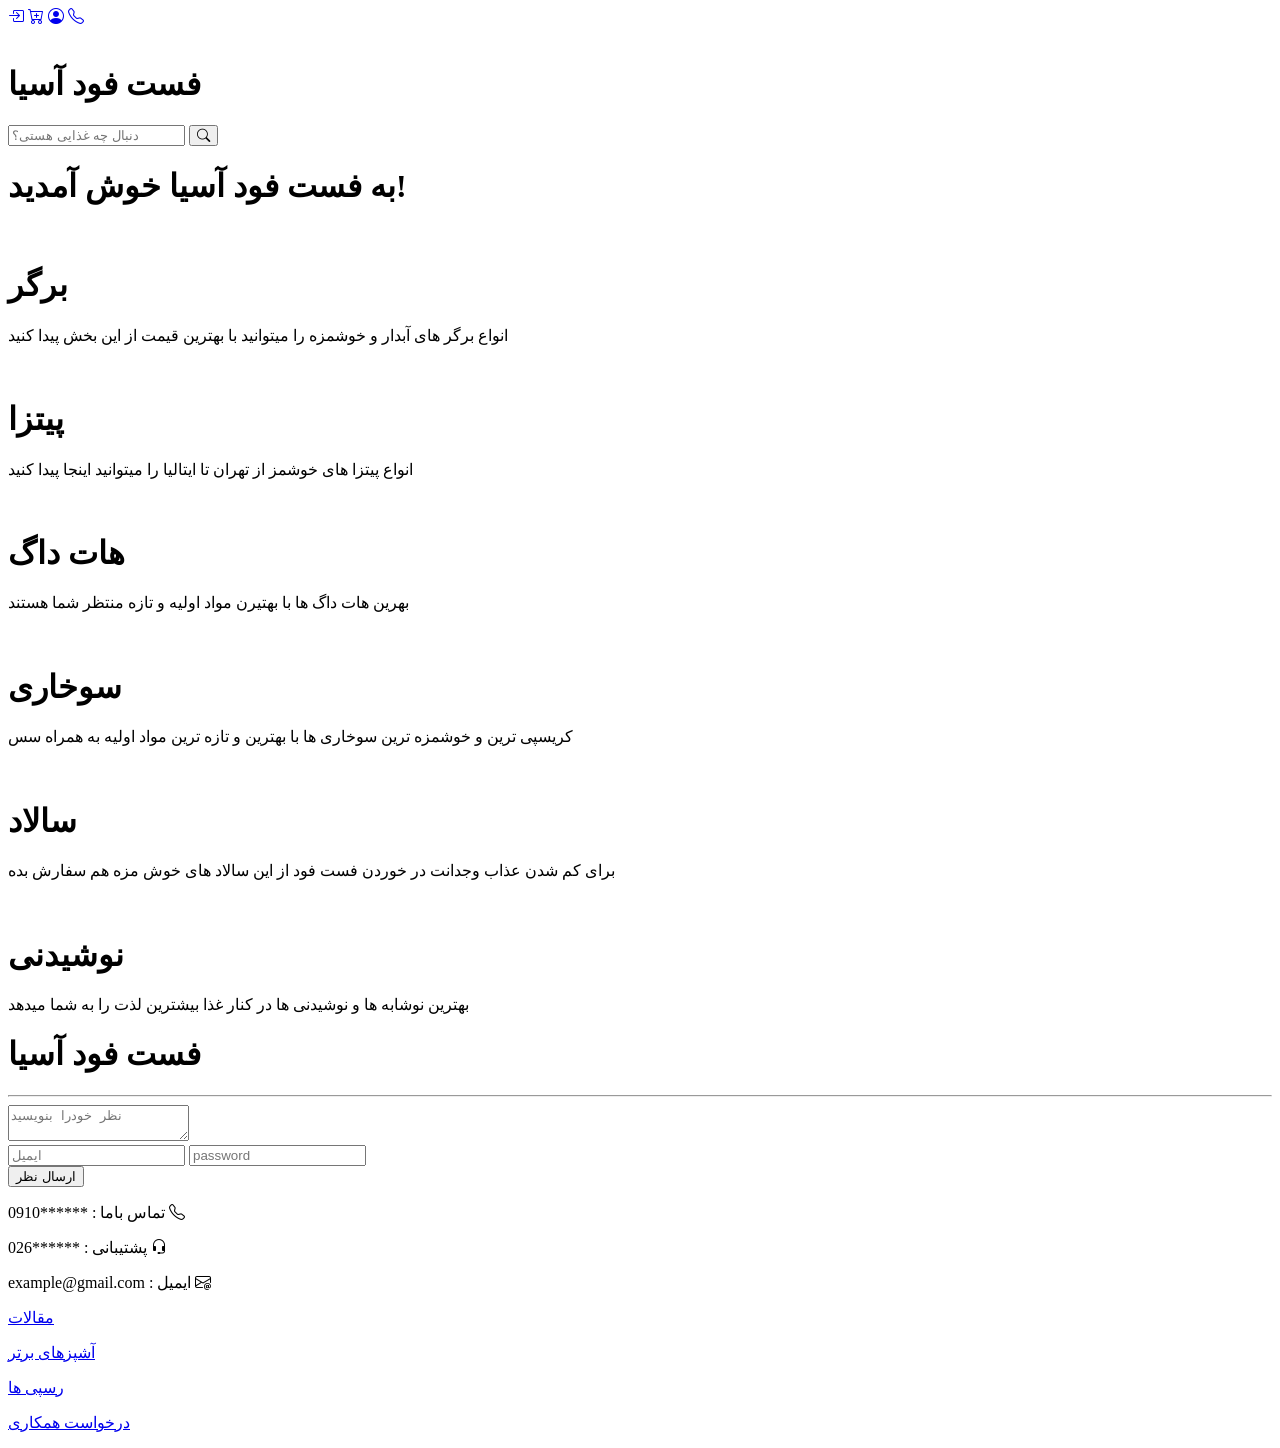
==== index.html @ e82b28fd "Add files via upload" ====
<!DOCTYPE html>
<html lang="en">
<head>
    <meta charset="UTF-8">
    <meta name="viewport" content="width=device-width, initial-scale=1.0">
    <link rel="stylesheet" href="https://cdn.jsdelivr.net/npm/bootstrap-icons@1.13.1/font/bootstrap-icons.min.css">
    <link rel="stylesheet" href="home-page-style.css">
    <link rel="website icon" type="png" href="image/food-sticker-label-vector-illustration-design_790237-1038.avif">
    <title>Fast food</title>
</head>
<body>
    <header>
        <div class="header-option">
            <a href="sign-in-page.html" title="ورود/عضوت"><i class="bi bi-box-arrow-in-right"></i></a>
            <a href="shoping-card-page.html" title="سبد خرید"><i class="bi bi-cart-plus"></i></a>
            <a href="profile.html" title="پنل کاربری"><i class="bi bi-person-circle"></i></a>
            <a href="#contact-us" title="تماس با ما"><i class="bi bi-telephone"></i></a>
        </div>
        <div class="logo">
            <img src="image/food-sticker-label-vector-illustration-design_790237-1038.avif" alt="" id="logo-picture">
            <h1>فست فود آسیا</h1>
        </div>
        <div class="search">
            <input type="text" placeholder="دنبال چه غذایی هستی؟" id="search-bar">
            <button class="search-btn"><i class="bi bi-search"></i></button>
        </div>
    </header>
    <main>
        <div id="intro-text">
            <h1>به فست فود آسیا خوش آمدید!</h1>
        </div>
        <div id="fast-food-part">
            <div class="fast-food-box">
                <div class="image-box">
                    <a href="burger.html"><img src="image/beef-burger.avif" alt="" class="img"></a>
                </div>
                <div class="food-info">
                    <h1 id="food-title">برگر</h1>
                    <p>انواع برگر های آبدار و خوشمزه را میتوانید با بهترین قیمت از این بخش پیدا کنید</p>
                </div>
            </div>
            <div class="fast-food-box">
                <div class="image-box">
                    <a href=""><img src="image/Pizza-3007395.jpg" alt="" class="img"></a>
                </div>
                <div class="food-info">
                    <h1 id="food-title">پیتزا</h1>
                    <p>انواع پیتزا های خوشمز از تهران تا ایتالیا را میتوانید اینجا پیدا کنید</p>
                </div>
            </div>
            <div class="fast-food-box">
                <div class="image-box">
                    <a href="http://"><img src="image/1400x919-HOTDOG-11f329fc-48b2-42d2-ab14-d94a7562a9c2-0-1400x919.jpg" alt="" class="img"></a>
                </div>
                <div class="food-info">
                    <h1 id="food-title">هات داگ</h1>
                    <p>بهرین هات داگ ها با بهتیرن مواد اولیه و تازه منتظر شما هستند</p>
                </div>
            </div>
            <div class="fast-food-box">
                <div class="image-box">
                    <a href="http://"><img src="image/mamas-fried-chicken_audit1819_beauty_197-9d9a60dbcede4c7984c6d670fba69e08.jpg" alt="" class="img"></a>
                </div>
                <div class="food-info">
                    <h1 id="food-title">سوخاری</h1>
                    <p>کریسپی ترین و خوشمزه ترین سوخاری ها با بهترین و تازه ترین مواد اولیه به همراه سس</p>
                </div>
            </div>
            <div class="fast-food-box">
                <div class="image-box">
                    <a href="http://"><img src="image/Simply-Recipes-Easy-Greek-Salad-LEAD-2-4601eff771fd4de38f9722e8cafc897a.jpg" alt="" class="img"></a>
                </div>
                <div class="food-info">
                    <h1 id="food-title">سالاد</h1>
                    <p>برای کم شدن عذاب وجدانت در خوردن فست فود از این سالاد های خوش مزه هم سفارش بده</p>
                </div>
            </div>
            <div class="fast-food-box">
                <div class="image-box">
                    <a href="http://"><img src="image/Coke cans(1).jpg" alt="" class="img"></a>
                </div>
                <div class="food-info">
                    <h1 id="food-title">نوشیدنی</h1>
                    <p>بهترین نوشابه ها و نوشیدنی ها در کنار غذا بیشترین لذت را به شما میدهد</p>
                </div>
            </div>
        </div>
    </main>
    <footer>
        <div class="footer-title">
            <h1>فست فود آسیا</h1>
            <hr>
        </div>
        <div id="tag">
            <div class="comment-box">
                <textarea id="comment" placeholder="نظر خودرا بنویسید"></textarea>
                <div class="email-pass">
                    <input type="email" placeholder="ایمیل">
                    <input type="password" placeholder="password">
                </div>
                <button id="submit">ارسال نظر</button>
            </div>
            <div class="contact-us">
                <p id="contact-us">0910****** : تماس باما <i class="bi bi-telephone"></i></p>
                <p id="contact-us">026****** : پشتیبانی <i class="bi bi-headset"></i></p>
                <p id="contact-us">example@gmail.com : ایمیل <i class="bi bi-envelope-at"></i></p>
            </div>
            <div class="other">
                <a href="#"><p>مقالات</p></a>
                <a href="#"><p>آشپزهای برتر</p></a>
                <a href="#"><p>رسپی ها</p></a>
                <a href="#"><p>درخواست همکاری</p></a>
            </div>
        </div>
    </footer>
</body>
</html>
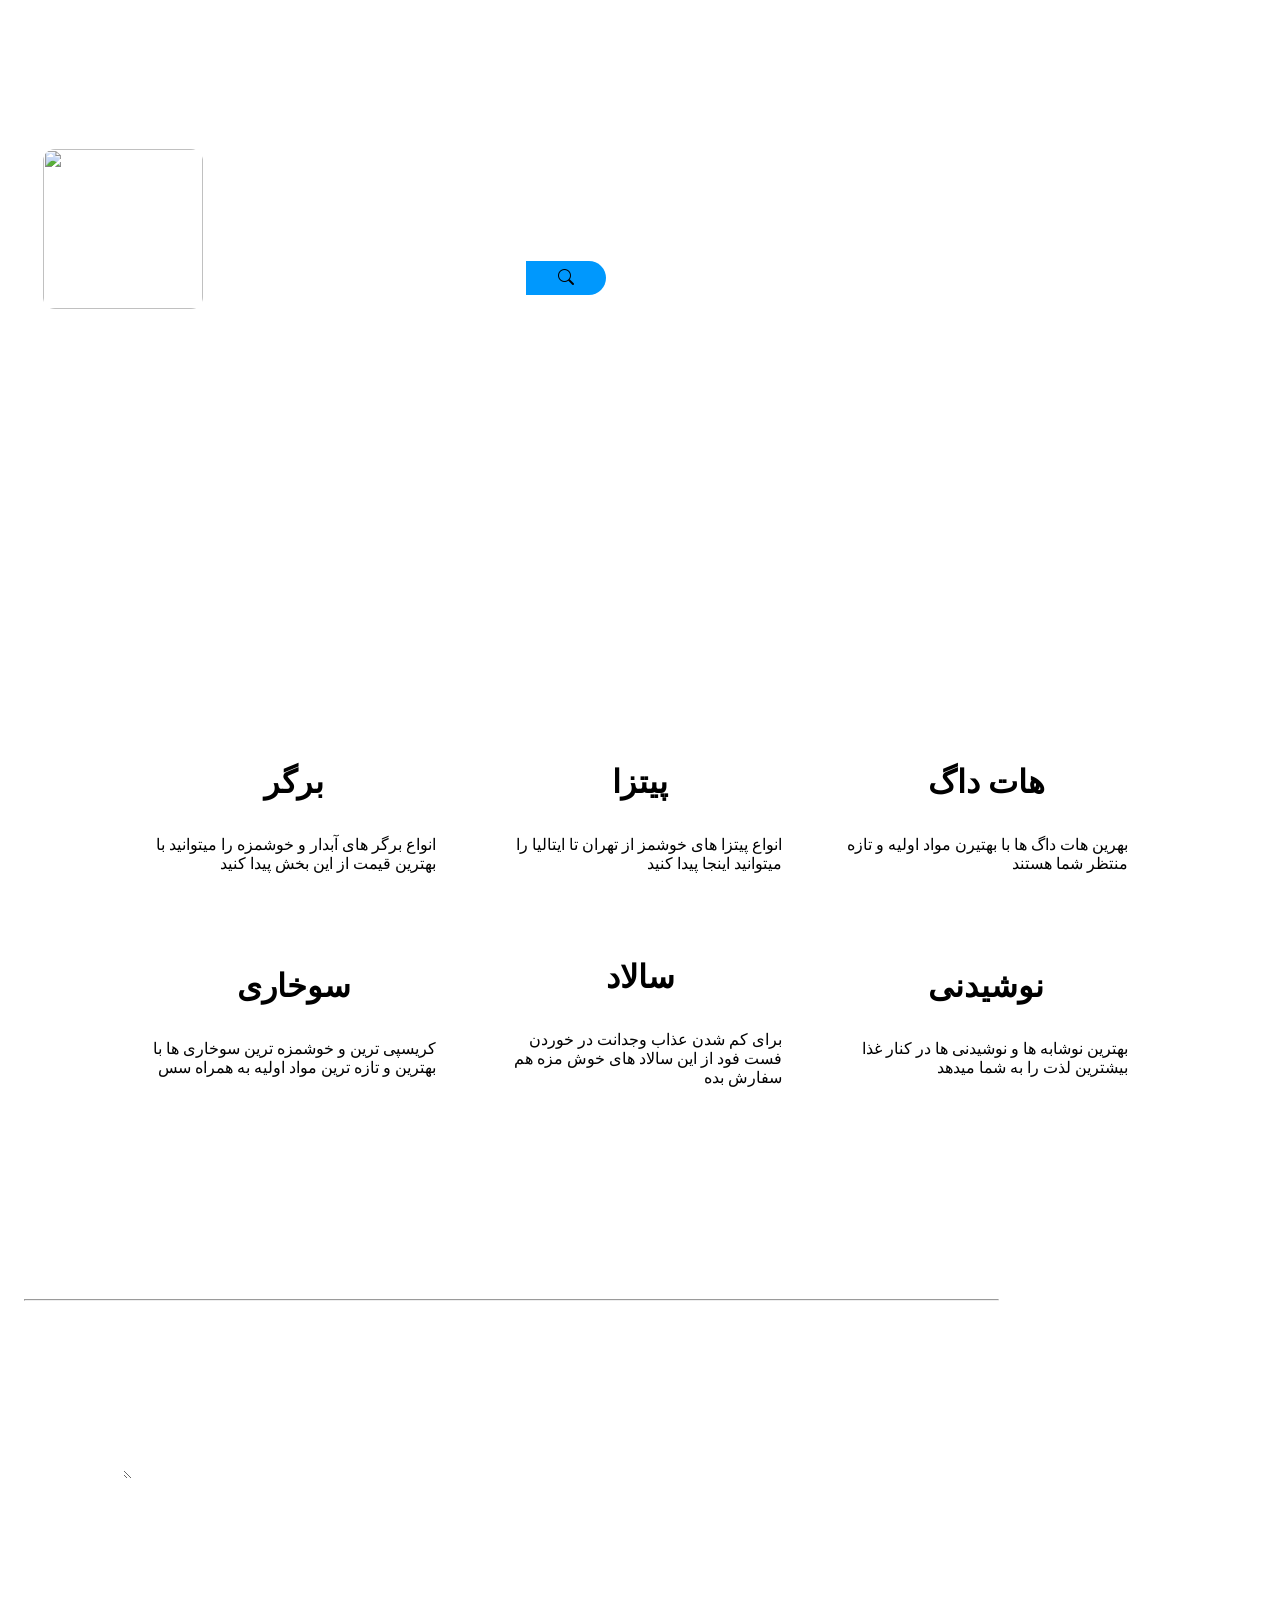
==== commit a5135a32: "Update index.html" ====
--- a/index.html
+++ b/index.html
@@ -4,7 +4,7 @@
     <meta charset="UTF-8">
     <meta name="viewport" content="width=device-width, initial-scale=1.0">
     <link rel="stylesheet" href="https://cdn.jsdelivr.net/npm/bootstrap-icons@1.13.1/font/bootstrap-icons.min.css">
-    <link rel="stylesheet" href="home-page-style.css">
+    <link rel="stylesheet" href="index-style.css">
     <link rel="website icon" type="png" href="image/food-sticker-label-vector-illustration-design_790237-1038.avif">
     <title>Fast food</title>
 </head>
@@ -114,4 +114,4 @@
         </div>
     </footer>
 </body>
-</html>+</html>
--- a/index-style.css
+++ b/index-style.css
@@ -0,0 +1,382 @@
+@font-face{
+    font-family: yekan;
+    src: url("font/yekan-font/yekan-regular.eot") format("eot"),
+    url("font/yekan-font/yekan-regular.ttf") format("ttf"),
+    url("font/yekan-font/yekan-regular.woff") format("woff");
+}
+
+html{
+    scroll-behavior: smooth;
+}
+
+body{
+    margin: 0;
+    font-family: yekan;
+}
+
+header{
+    width: 100%;
+    height: 33rem;
+    background-image: url("image/der-wahre-preis-des-burgers-100~1280x720.avif");
+    background-size: cover;
+    
+}
+
+main{
+    margin: -1.4rem 0 0 0;
+    width: 100%;
+    height: auto;
+    background-image: url("image/banner-with-fast-food-copy-space-background-generative-ai-free-photo.jpeg");
+    background-size: 100%;
+    background-repeat: no-repeat;
+    background-attachment: fixed;
+}
+
+footer{
+    width: 100%;
+    height: auto;
+    background-image: url("image/footerback.png");
+    background-size: cover;
+    color: white;
+}
+
+.logo{
+    width: 52%;
+    height: auto;
+    display: grid;
+    grid-auto-flow: column;
+    justify-content: center;
+    align-items: end;
+    gap: 2rem;
+    color: white;
+    font-size: 2rem;
+    margin: 5rem 0 0 0;
+}
+
+#logo-picture{
+    width: 10rem;
+    height: 10rem;
+    border-radius: 12px;
+}
+
+.header-option{
+    width: 100%;
+    height: auto;
+    background-color: rgba(255, 255, 255, 0.295);
+    backdrop-filter: blur(12px);
+    display: inline-flex;
+    justify-content: center;
+    align-items: center;
+    font-size: 1.5rem;
+    gap: 1.5rem;
+}
+
+.header-option a{
+    border: 1px solid white;
+    width: 30px;
+    height: 30px;
+    border-radius: 8px;
+    padding: 8px;
+    display: grid;
+    justify-content: center;
+    align-content: center;
+    margin: 10px;
+    transition: .4s;
+    color: white;
+    text-decoration: none;
+}
+
+.header-option a:hover{
+    transition: .4s;
+    background-color: white;
+    color: black;
+}
+
+.search{
+    width: 67.3%;
+    height: auto;
+    display: grid;
+    grid-auto-flow: column;
+    justify-content: center;
+    align-items: center;
+    margin: -3rem 0 4rem 0;
+}
+
+#search-bar{
+    width: 15rem;
+    height: 2rem;
+    border: none;
+    border-bottom-left-radius: 24px;
+    border-top-left-radius: 24px;
+    outline: none;
+    padding-inline: 15px;
+    background-color: rgba(255, 255, 255, 0.315);
+    backdrop-filter: blur(12px);
+    color: white;
+    direction: rtl;
+    font-family: yekan;
+}
+
+#search-bar::placeholder{
+    color: white;
+}
+
+.search-btn{
+    width: 5rem;
+    height: 2.1rem;
+    border-bottom-right-radius: 24px;
+    border-top-right-radius: 24px;
+    border: none;
+    background-color: rgb(0, 152, 253);
+    font-size: 1rem;
+    cursor: pointer;
+    transition: .4s;
+    display: grid;
+    align-items: center;
+    justify-content: center;
+}
+
+#intro-text{
+    width: 100%;
+    height: auto;
+    display: grid;
+    justify-content: center;
+    align-items: center;
+    direction: rtl;
+    color: white;
+    padding: 3.5rem 0 0 0;
+    font-size: 3.5rem;
+}
+
+#intro-text h1{
+    font-size: 2.5rem;
+    margin: 0;
+}
+
+#fast-food-part{
+    width: 100%;
+    height: auto;
+    display: inline-flex;
+    gap: 1.5rem;
+    flex-wrap: wrap;
+    justify-content: center;
+    align-items: center;
+    margin: 8rem 0 8rem 0;
+}
+
+.fast-food-box{
+    width: 20rem;
+    height: auto;
+    border-radius: 12px;
+    border: 1px solid white;
+    background-color: rgba(255, 255, 255, 0.315);
+    backdrop-filter: blur(12px);
+    display: grid;
+    justify-content: center;
+    justify-items: center;
+    align-items: center;
+    gap: 15px;
+}
+
+.image-box{
+    width: 18rem;
+    height: auto;
+    margin: 10px 10px 0 10px;
+    border-radius: 12px;
+    overflow: hidden;
+    position: relative;
+}
+
+.img{
+    width: 100%;
+    height: auto;
+    border-radius: 12px;
+    transition: .2s ease-in-out;
+    object-fit: cover;
+    display: block;
+}
+
+.img:hover{
+    transition: .2s ease-in-out;
+    transform: scale(1.1);
+}
+
+.image-box a{
+    border-radius: 12px;
+}
+
+.food-info{
+    width: 100%;
+    height: auto;
+    display: grid;
+    justify-items: center;
+    align-items: center;
+}
+
+.food-info p{
+    padding: 18px;
+    direction: rtl;
+}
+
+.food-info h1{
+    margin: 0;
+}
+
+.enter-btn{
+    width: 18rem;
+    height: 2rem;
+    border: 1px solid white;
+    border-radius: 8px;
+    background-color: rgba(255, 255, 255, 0);
+    font-family: yekan;
+    display: grid;
+    justify-content: center;
+    align-content: start;
+    margin: 0 0 1.5rem 0;
+    cursor: pointer;
+    transition: .4s;
+}
+
+.enter-btn:hover{
+    transition: .4s;
+    background-color: white;
+    border: 1px solid black;
+}
+
+.footer-title{
+    display: inline-flex;
+    justify-content: center;
+    align-items: baseline;
+    direction: rtl;
+    width: 95%;
+    height: auto;
+}
+
+.footer-title hr{
+    width: 80%;
+}
+
+.comment-box{
+    width: 36%;
+    height: auto;
+    display: inline-flex;
+    flex-direction: column;
+    justify-content: center;
+    align-items: center;
+    gap: 15px;
+}
+
+#comment{
+    width: 25rem;
+    height: 8rem;
+    outline: none;
+    border: 1px solid white;
+    background-color: rgba(255, 255, 255, 0.315);
+    backdrop-filter: blur(3px);
+    border-radius: 12px;
+    color: white;
+    font-family: yekan;
+    padding: 10px;
+    direction: rtl;
+}
+
+#comment::placeholder{
+    color: white;
+}
+
+.email-pass{
+    width: 100%;
+    height: auto;
+    display: inline-flex;
+    justify-content: center;
+    align-items: center;
+    gap: 5px;
+}
+
+.email-pass input{
+    width: 11.6rem;
+    height: 1rem;
+    outline: none;
+    border: 1px solid white;
+    background-color: rgba(255, 255, 255, 0.315);
+    backdrop-filter: blur(3px);
+    border-radius: 8px;
+    color: white;
+    font-family: yekan;
+    padding: 10px;
+    direction: rtl;
+}
+
+.email-pass input::placeholder{
+    color: white;
+}
+
+#submit{
+    width: 26.4rem;
+    height: 2rem;
+    border-radius: 8px;
+    border: 1px solid white;
+    font-family: yekan;
+    background-color: rgba(255, 255, 255, 0.315);
+    backdrop-filter: blur(3px);
+    color: white;
+    transition: .4s;
+    cursor: pointer;
+}
+
+#submit:hover{
+    transition: .4s;
+    background-color: white;
+    color: black;
+}
+
+.contact-us{
+    width: 18%;
+    height: auto;
+    display: grid;
+    align-items: center;
+    justify-items: center;
+    gap: 15px;
+}
+
+.contact-us p{
+    padding: 0;
+    margin: 0;
+}
+
+.other{
+    width: 10%;
+    height: auto;
+    display: grid;
+    align-items: center;
+    gap: 15px;
+    direction: rtl;
+}
+
+.other a{
+    text-decoration: none;
+    color: white;
+    padding: 0;
+    margin: 0;
+}
+
+.other p{
+    padding: 0;
+    margin: 0;
+    transition: .5s;
+}
+
+.other p:hover{
+    transform: translateX(-8px);
+    transition: .5s;
+}
+
+#tag{
+    width: 100%;
+    height: auto;
+    display: inline-flex;
+    align-items: center;
+    justify-content: center;
+    gap: 10%;
+    margin-bottom: 4rem;
+}
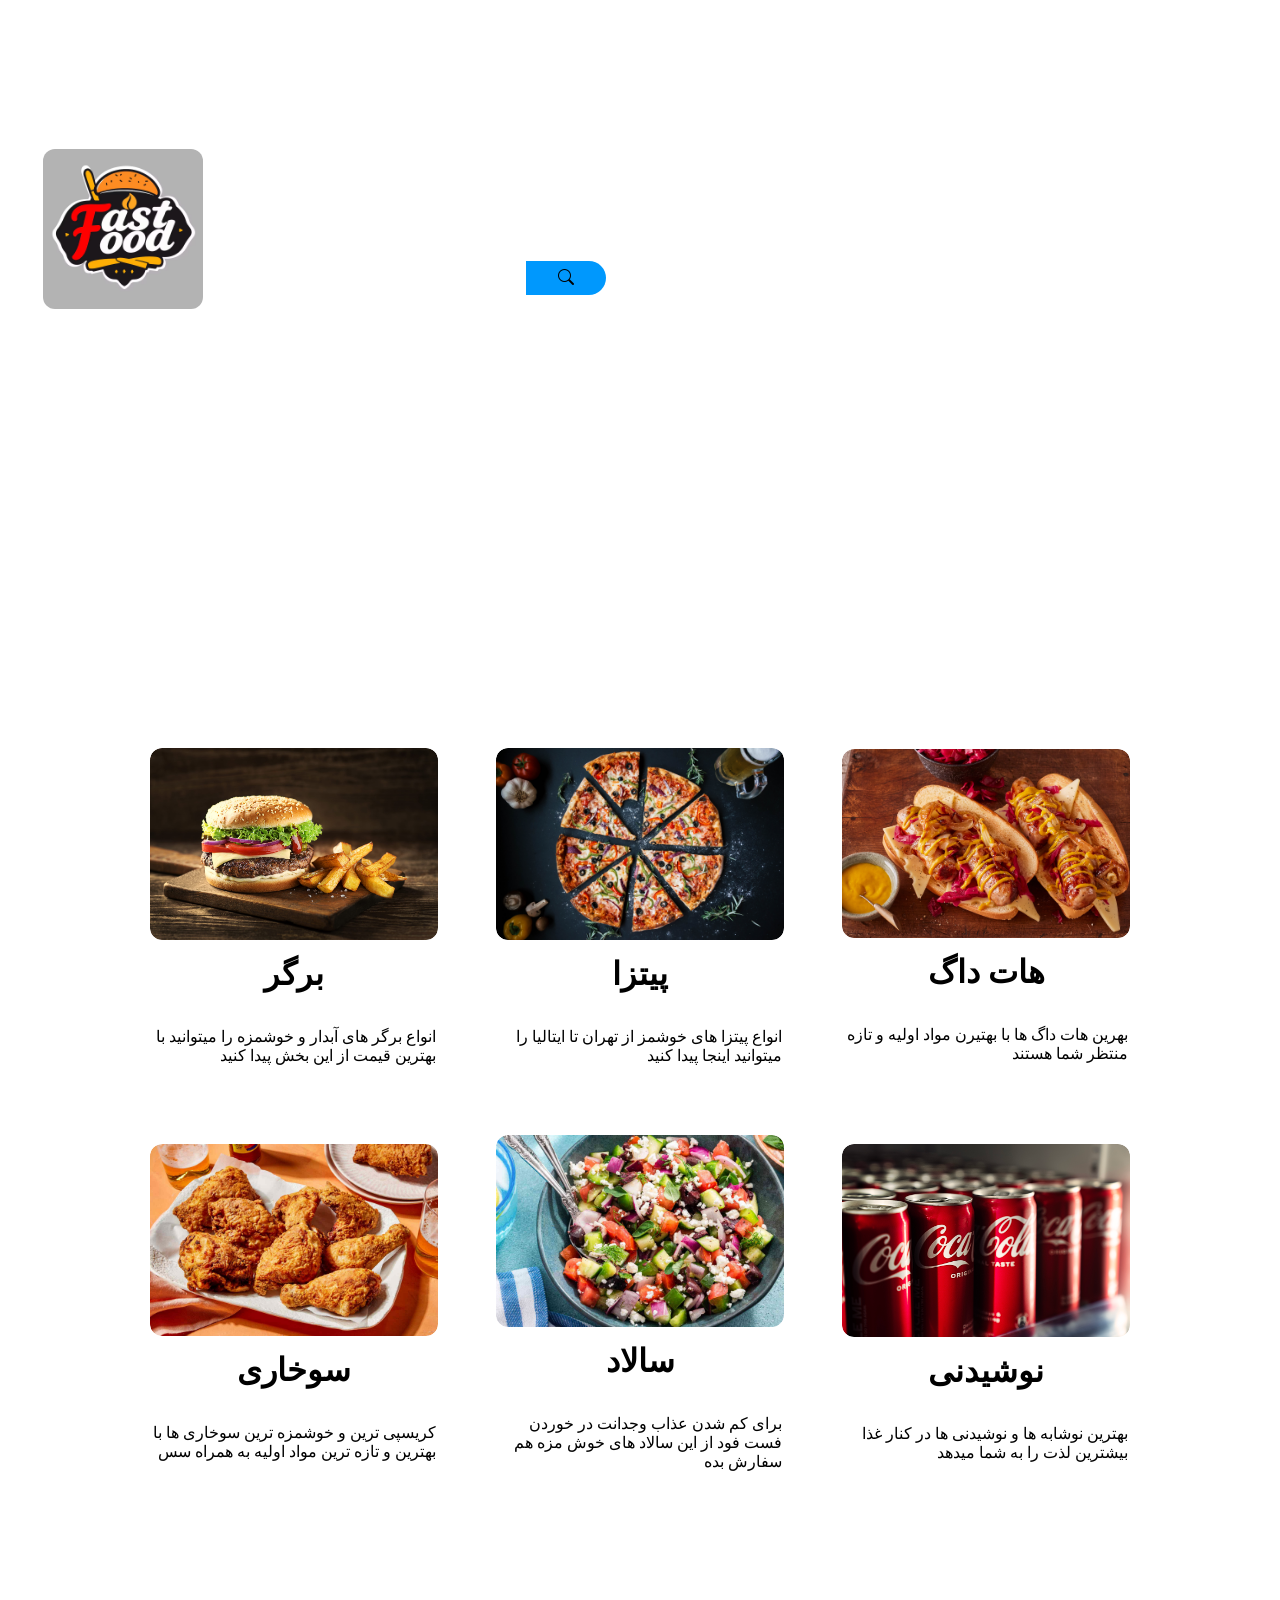
==== commit 12944491: "Update index.html" ====
--- a/index.html
+++ b/index.html
@@ -17,7 +17,7 @@
             <a href="#contact-us" title="تماس با ما"><i class="bi bi-telephone"></i></a>
         </div>
         <div class="logo">
-            <img src="image/food-sticker-label-vector-illustration-design_790237-1038.avif" alt="" id="logo-picture">
+            <img src="food-sticker-label-vector-illustration-design_790237-1038.avif" alt="" id="logo-picture">
             <h1>فست فود آسیا</h1>
         </div>
         <div class="search">
@@ -32,7 +32,7 @@
         <div id="fast-food-part">
             <div class="fast-food-box">
                 <div class="image-box">
-                    <a href="burger.html"><img src="image/beef-burger.avif" alt="" class="img"></a>
+                    <a href="burger.html"><img src="beef-burger.avif" alt="" class="img"></a>
                 </div>
                 <div class="food-info">
                     <h1 id="food-title">برگر</h1>
@@ -41,7 +41,7 @@
             </div>
             <div class="fast-food-box">
                 <div class="image-box">
-                    <a href=""><img src="image/Pizza-3007395.jpg" alt="" class="img"></a>
+                    <a href=""><img src="Pizza-3007395.jpg" alt="" class="img"></a>
                 </div>
                 <div class="food-info">
                     <h1 id="food-title">پیتزا</h1>
@@ -50,7 +50,7 @@
             </div>
             <div class="fast-food-box">
                 <div class="image-box">
-                    <a href="http://"><img src="image/1400x919-HOTDOG-11f329fc-48b2-42d2-ab14-d94a7562a9c2-0-1400x919.jpg" alt="" class="img"></a>
+                    <a href="http://"><img src="1400x919-HOTDOG-11f329fc-48b2-42d2-ab14-d94a7562a9c2-0-1400x919.jpg" alt="" class="img"></a>
                 </div>
                 <div class="food-info">
                     <h1 id="food-title">هات داگ</h1>
@@ -59,7 +59,7 @@
             </div>
             <div class="fast-food-box">
                 <div class="image-box">
-                    <a href="http://"><img src="image/mamas-fried-chicken_audit1819_beauty_197-9d9a60dbcede4c7984c6d670fba69e08.jpg" alt="" class="img"></a>
+                    <a href="http://"><img src="mamas-fried-chicken_audit1819_beauty_197-9d9a60dbcede4c7984c6d670fba69e08.jpg" alt="" class="img"></a>
                 </div>
                 <div class="food-info">
                     <h1 id="food-title">سوخاری</h1>
@@ -68,7 +68,7 @@
             </div>
             <div class="fast-food-box">
                 <div class="image-box">
-                    <a href="http://"><img src="image/Simply-Recipes-Easy-Greek-Salad-LEAD-2-4601eff771fd4de38f9722e8cafc897a.jpg" alt="" class="img"></a>
+                    <a href="http://"><img src="Simply-Recipes-Easy-Greek-Salad-LEAD-2-4601eff771fd4de38f9722e8cafc897a.jpg" alt="" class="img"></a>
                 </div>
                 <div class="food-info">
                     <h1 id="food-title">سالاد</h1>
@@ -77,7 +77,7 @@
             </div>
             <div class="fast-food-box">
                 <div class="image-box">
-                    <a href="http://"><img src="image/Coke cans(1).jpg" alt="" class="img"></a>
+                    <a href="http://"><img src="Coke cans(1).jpg" alt="" class="img"></a>
                 </div>
                 <div class="food-info">
                     <h1 id="food-title">نوشیدنی</h1>
